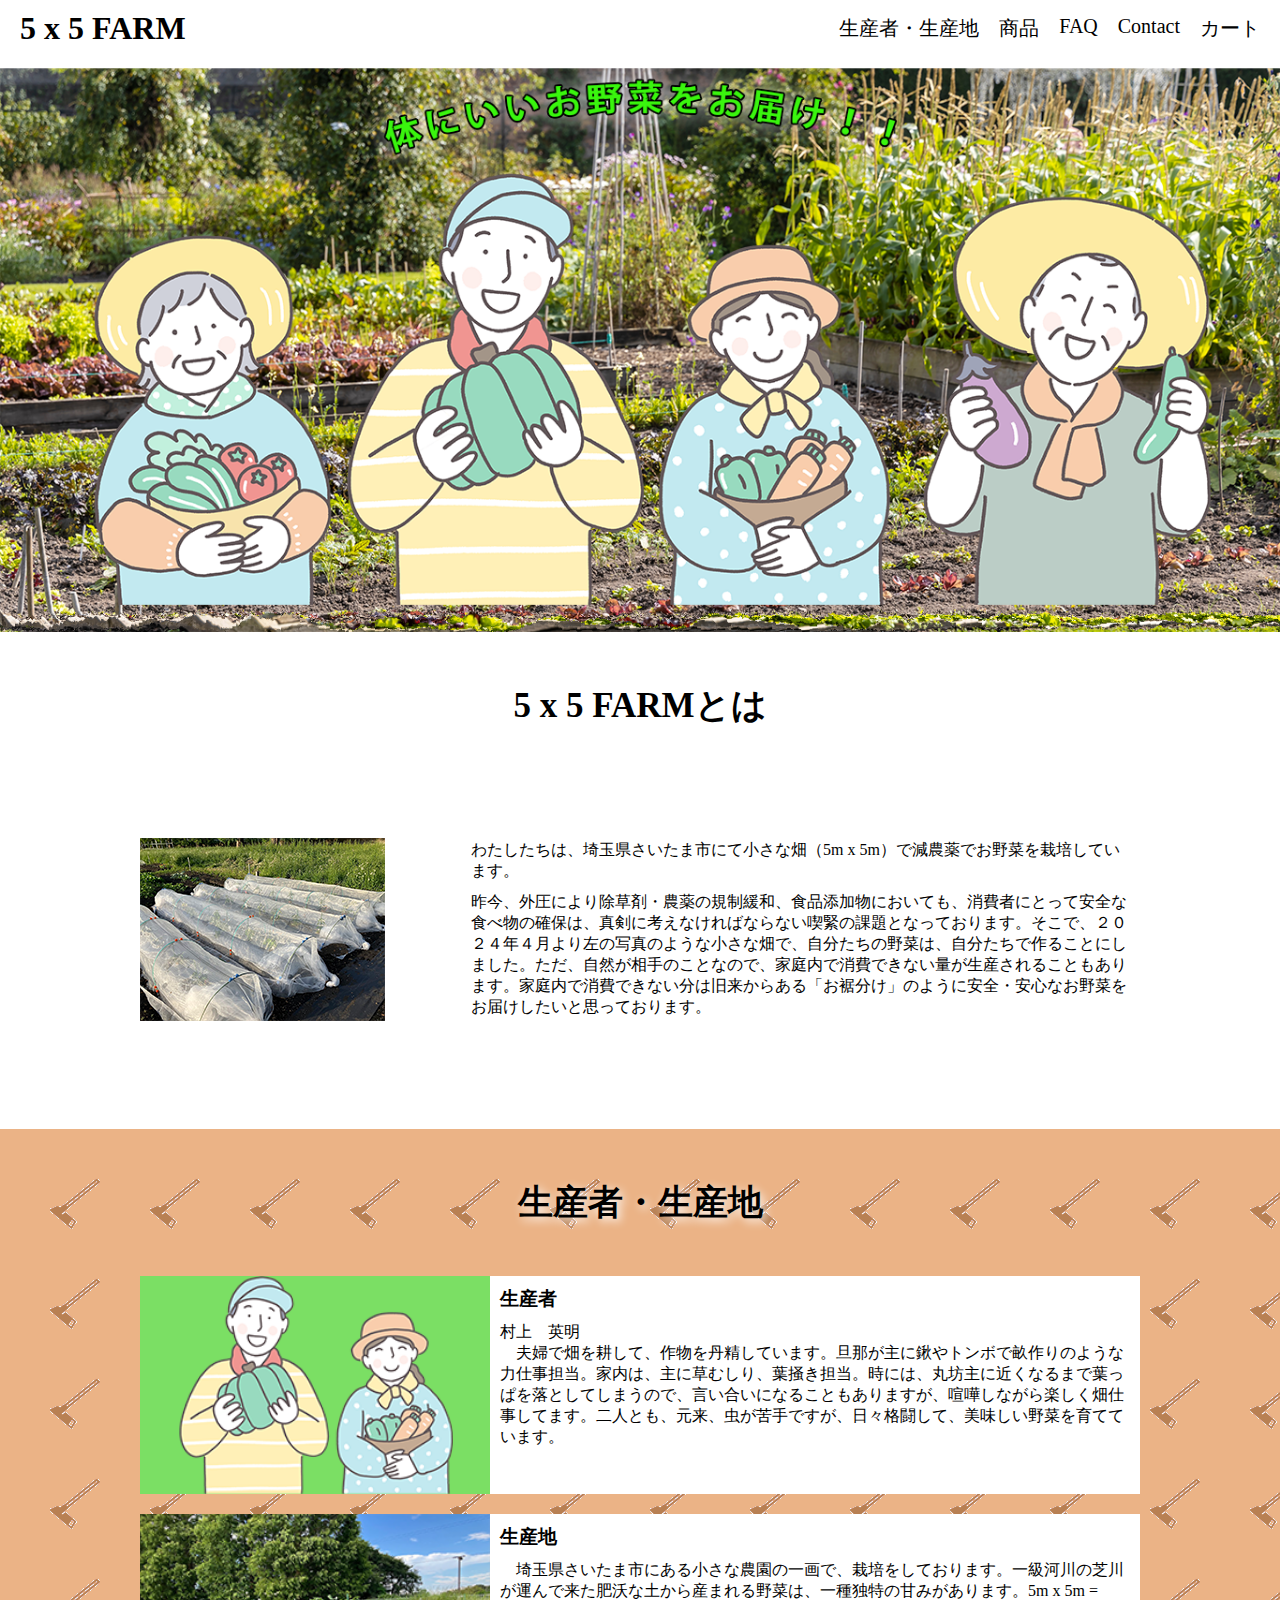
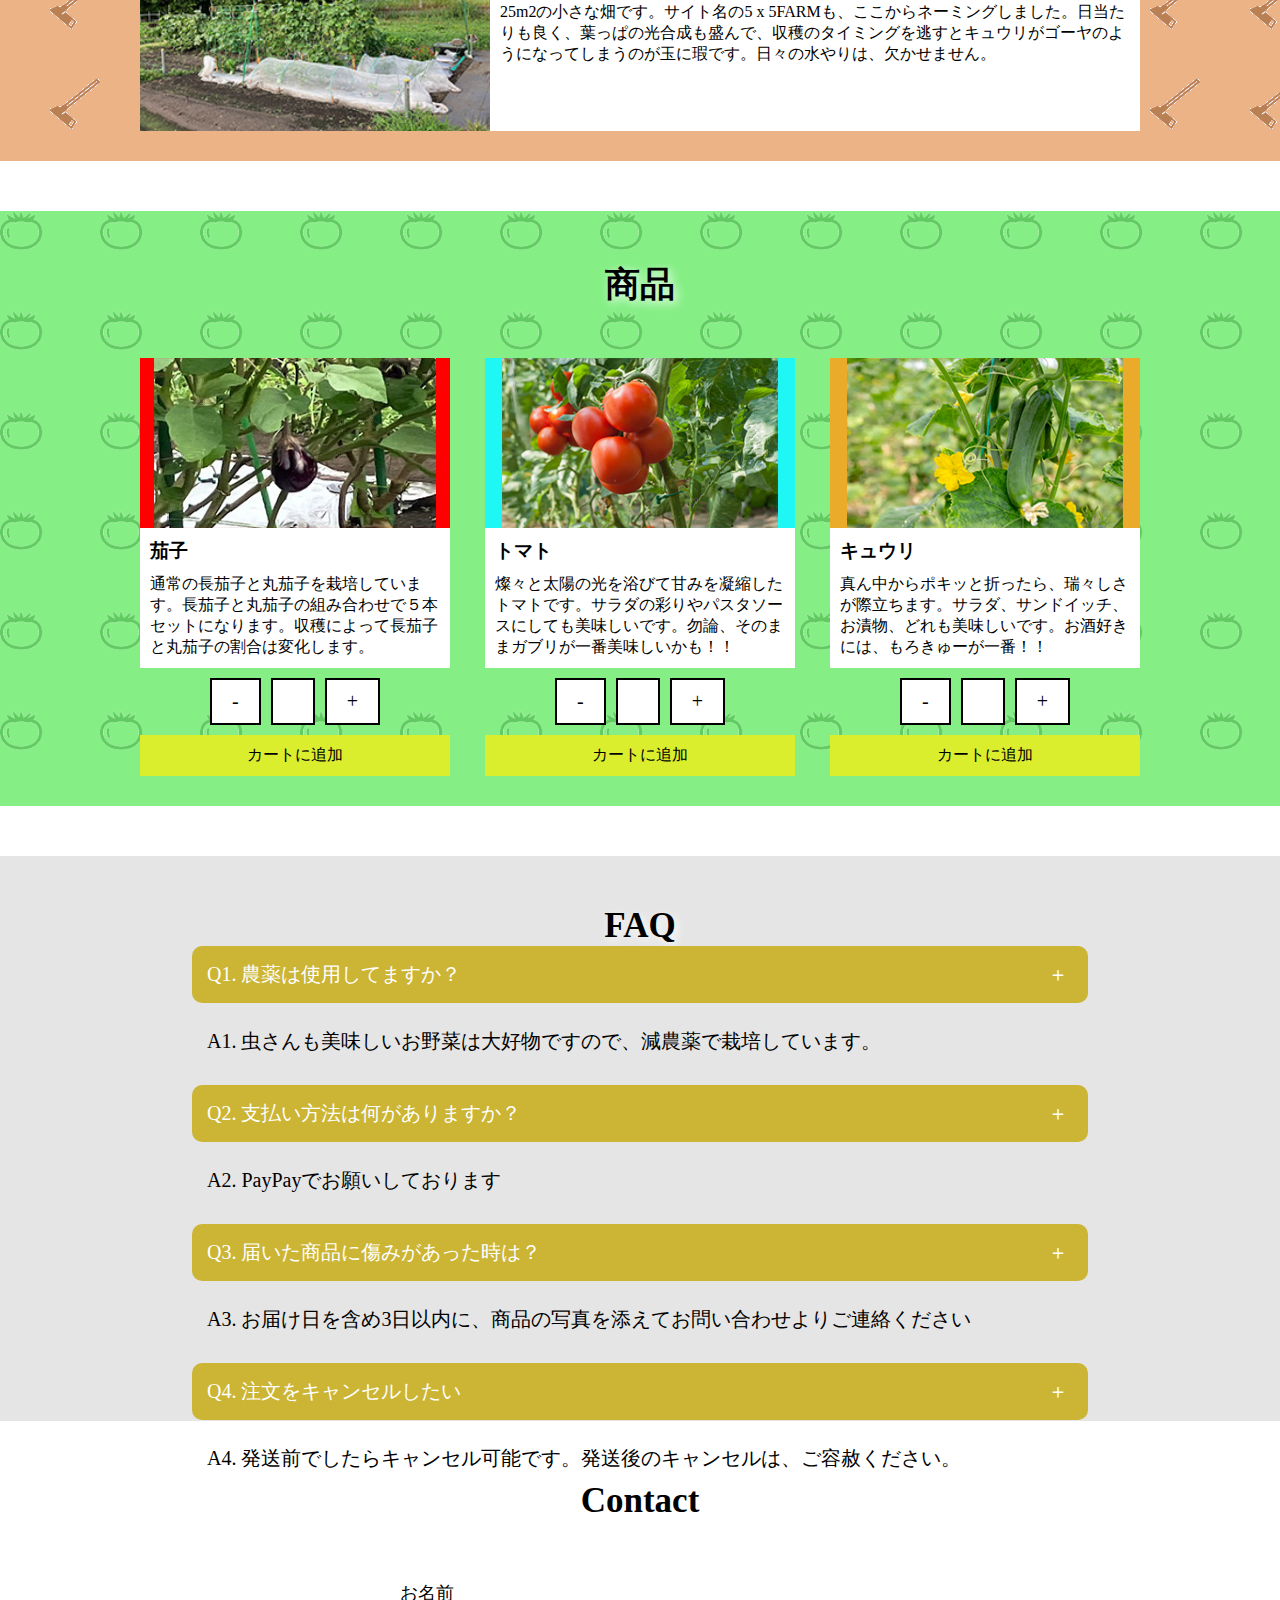
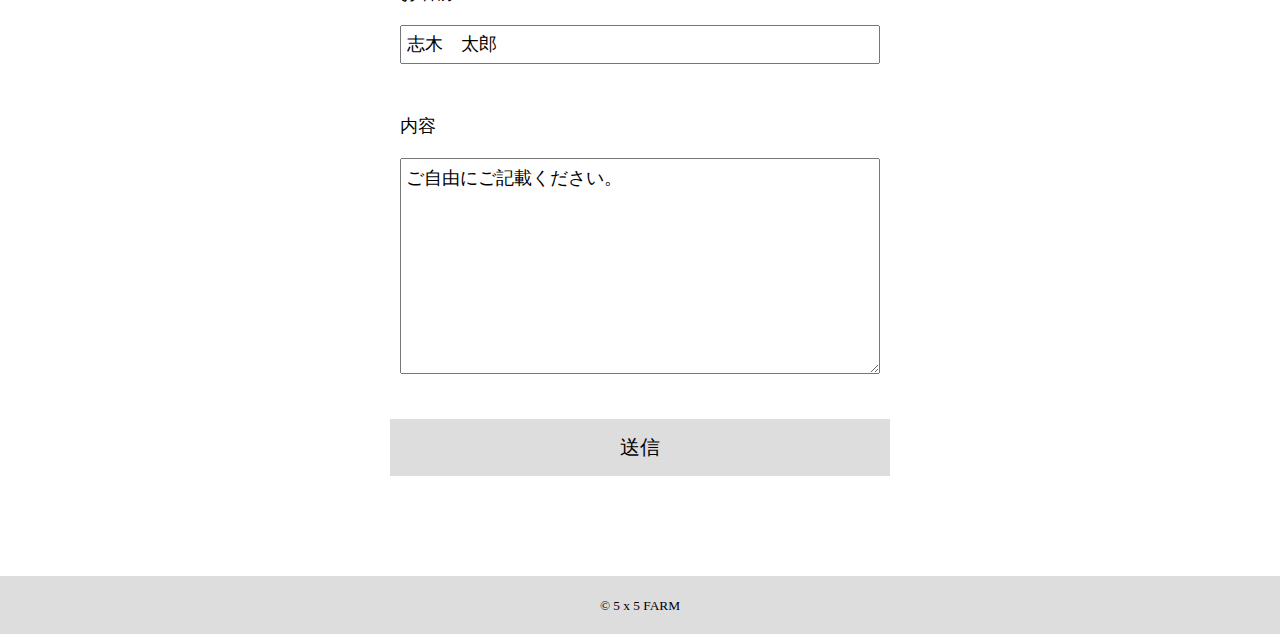
==== index.html @ 9fc0367c "Organic Farm site(Cart by URL)" ====
<!DOCTYPE html>
<html lang="ja">
  <head>
    <meta charset="UTF-8" />
    <meta name="viewport" content="width=device-width, initial-scale=1.0" />
    <link href="./css/reset.css" rel="stylesheet" media="all" />
    <link href="./css/style.css" rel="stylesheet" media="all" />
    <link href="./css/common.css" rel="stylesheet" media="all" />
    <title>Hide's Organic Farm</title>
  </head>
  <body>
    <header id="header" class="wrapper">
      <h1 class="name"><a href="index.html">5 x 5 FARM</a></h1>
      <nav>
        <ul class="nav--ul">
          <li><a href="#farmer">生産者・生産地</a></li>
          <li><a href="#vegitable">商品</a></li>
          <li><a href="#faq">FAQ</a></li>
          <li><a href="#contact">Contact</a></li>
          <li><a id="cart" href="./cart.html">カート</a></li>
        </ul>
      </nav>
      <div class="hamburger">
        <!-- ハンバーガーメニューの線 -->
        <span></span>
        <span></span>
        <span></span>
        <span></span>
        <!-- /ハンバーガーメニューの線 -->
      </div>
      <ul class="slide-menu">
        <li><a class="slide-menu--farmer" href="#farmer">生産者・生産地</a></li>
        <li><a class="slide-menu--vegitable" href="#vegitable">商品</a></li>
        <li><a class="slide-menu--faq" href="#faq">FAQ</a></li>
        <li><a class="slide-menu--contact" href="#contact">Contact</a></li>
        <li><a class="slide-menu--cart" href="./cart.html">カート</a></li>
      </ul>
    </header>
    <main>
      <div id="mainvisual">
        <img src="./img/hero_img.png" alt="mainvisual" />
      </div>
      <section id="about" class="wrapper-about">
        <h2 class="section-title">5 x 5 FARMとは</h2>
        <div class="about--content">
          <div class="about--content--img">
            <img
              class="about--content--img--img"
              src="./img/about.png"
              alt="about"
            />
          </div>
          <div class="text">
            <p>
              わたしたちは、埼玉県さいたま市にて小さな畑（5m x
              5m）で減農薬でお野菜を栽培しています。
            </p>
            <p>
              昨今、外圧により除草剤・農薬の規制緩和、食品添加物においても、消費者にとって安全な食べ物の確保は、真剣に考えなければならない喫緊の課題となっております。そこで、２０２４年４月より左の写真のような小さな畑で、自分たちの野菜は、自分たちで作ることにしました。ただ、自然が相手のことなので、家庭内で消費できない量が生産されることもあります。家庭内で消費できない分は旧来からある「お裾分け」のように安全・安心なお野菜をお届けしたいと思っております。
            </p>
          </div>
        </div>
      </section>
      <section id="farmer" class="wrapper-farmer">
        <div class="wrapper-farmer-container">
          <h2 class="section-title">生産者・生産地</h2>
          <ul class="farmer--ul">
            <li class="farmer--ul--li1">
              <div class="farmer--ul--divimg1">
                <img
                  class="farmer--ul--divimg1--img"
                  src="./img/seisansya.png"
                  alt="farmer"
                />
              </div>
              <div class="farmer--ul--content">
                <h3 class="content-title">生産者</h3>
                <p class="farmer--ul--content--p">
                  村上　英明<br />
                  　夫婦で畑を耕して、作物を丹精しています。旦那が主に鍬やトンボで畝作りのような力仕事担当。家内は、主に草むしり、葉掻き担当。時には、丸坊主に近くなるまで葉っぱを落としてしまうので、言い合いになることもありますが、喧嘩しながら楽しく畑仕事してます。二人とも、元来、虫が苦手ですが、日々格闘して、美味しい野菜を育てています。
                </p>
              </div>
            </li>
            <li class="farmer--ul--li2">
              <div class="farmer--ul--divimg2">
                <img
                  class="farmer--ul--divimg2--img"
                  src="./img/seisanchi.png"
                  alt="farm"
                />
              </div>
              <div class="farmer--ul--content">
                <h3 class="content-title">生産地</h3>
                <p class="farmer--ul--content--p">
                  　埼玉県さいたま市にある小さな農園の一画で、栽培をしております。一級河川の芝川が運んで来た肥沃な土から産まれる野菜は、一種独特の甘みがあります。5m
                  x 5m = 25m2の小さな畑です。サイト名の5 x
                  5FARMも、ここからネーミングしました。日当たりも良く、葉っぱの光合成も盛んで、収穫のタイミングを逃すとキュウリがゴーヤのようになってしまうのが玉に瑕です。日々の水やりは、欠かせません。
                </p>
              </div>
            </li>
          </ul>
        </div>
      </section>
      <section id="vegitable" class="wrapper-vegitable">
        <div class="wrapper-vegitable-container">
          <h2 class="section-title">商品</h2>
          <ul class="vegitable--ul">
            <li>
              <div class="vegitable--ul--divimg1">
                <img
                  class="vegitable--ul--divimg1--img"
                  src="./img/nasutrim.png"
                  alt="nasu"
                />
              </div>
              <div class="vegitable--ul--content">
                <h3 class="content-title">茄子</h3>
                <p>
                  通常の長茄子と丸茄子を栽培しています。長茄子と丸茄子の組み合わせで５本セットになります。収穫によって長茄子と丸茄子の割合は変化します。
                </p>
              </div>
              <div class="vegitable--ul--counter">
                <span class="vegitable--ul--counter-nasu--minus">-</span>
                <span id="vegitable--ul--box-nasu"></span>
                <span class="vegitable--ul--counter-nasu--plus">+</span>
              </div>
              <div class="vegitable--ul--addCart-nasu">
                <span>カートに追加</span>
              </div>
            </li>
            <li>
              <div class="vegitable--ul--divimg2">
                <img
                  class="vegitable--ul--divimg2--img"
                  src="./img/tomato.png"
                  alt="tomato"
                />
              </div>
              <div class="vegitable--ul--content">
                <h3 class="content-title">トマト</h3>
                <p>
                  燦々と太陽の光を浴びて甘みを凝縮したトマトです。サラダの彩りやパスタソースにしても美味しいです。勿論、そのままガブリが一番美味しいかも！！
                </p>
              </div>
              <div class="vegitable--ul--counter">
                <span class="vegitable--ul--counter-tomato--minus">-</span>
                <span id="vegitable--ul--box-tomato"></span>
                <span class="vegitable--ul--counter-tomato--plus">+</span>
              </div>
              <div class="vegitable--ul--addCart-tomato">
                <span>カートに追加</span>
              </div>
            </li>
            <li>
              <div class="vegitable--ul--divimg3">
                <img
                  class="vegitable--ul--divimg3--img"
                  src="./img/cucumber.png"
                  alt="cucumber"
                />
              </div>
              <div class="vegitable--ul--content">
                <h3 class="content-title">キュウリ</h3>
                <p>
                  真ん中からポキッと折ったら、瑞々しさが際立ちます。サラダ、サンドイッチ、お漬物、どれも美味しいです。お酒好きには、もろきゅーが一番！！
                </p>
              </div>
              <div class="vegitable--ul--counter">
                <span class="vegitable--ul--counter-cucumber--minus">-</span>
                <span id="vegitable--ul--box-cucumber"></span>
                <span class="vegitable--ul--counter-cucumber--plus">+</span>
              </div>
              <div class="vegitable--ul--addCart-cucumber">
                <span>カートに追加</span>
              </div>
            </li>
          </ul>
        </div>
      </section>
      <section id="faq" class="wrapper-faq">
        <div class="wrapper-faq-container">
          <h2 class="section-title">FAQ</h2>
          <p class="section-title-question">Q1. 農薬は使用してますか？</p>
          <p class="section-title-answer">
            A1. 虫さんも美味しいお野菜は大好物ですので、減農薬で栽培しています。
          </p>
          <p class="section-title-question">Q2. 支払い方法は何がありますか？</p>
          <p class="section-title-answer">A2. PayPayでお願いしております</p>
          <p class="section-title-question">
            Q3. 届いた商品に傷みがあった時は？
          </p>
          <p class="section-title-answer">
            A3.
            お届け日を含め3日以内に、商品の写真を添えてお問い合わせよりご連絡ください
          </p>
          <p class="section-title-question">Q4. 注文をキャンセルしたい</p>
          <p class="section-title-answer">
            A4.
            発送前でしたらキャンセル可能です。発送後のキャンセルは、ご容赦ください。
          </p>
        </div>
      </section>
      <section id="contact" class="wrapper-contact">
        <div class="wrapper-contact-container">
          <h2 class="section-title">Contact</h2>
          <ul class="wrapper-contact-container--ul">
            <li>
              <p>お名前</p>
              <p><input type="text" name="name" placeholder="志木　太郎" /></p>
            </li>
            <li class="wrapper-contact-container--ul--li2">
              <p>内容</p>
              <p>
                <textarea name="content" rows="10" cols="80">
ご自由にご記載ください。</textarea
                >
              </p>
            </li>
            <li class="send">
              <span><a href="#">送信</a></span>
            </li>
          </ul>
        </div>
      </section>
    </main>
    <footer class="footer">
      <p><small>&copy; 5 x 5 FARM</small></p>
    </footer>
    <script
      src="https://code.jquery.com/jquery-3.7.1.min.js"
      integrity="sha256-/JqT3SQfawRcv/BIHPThkBvs0OEvtFFmqPF/lYI/Cxo="
      crossorigin="anonymous"
    ></script>
    <script>
      $(function () {
        let num_nasu = 0;
        document.getElementById("vegitable--ul--box-nasu").innerHTML = num_nasu;
        let num_tomato = 0;
        document.getElementById("vegitable--ul--box-tomato").innerHTML =
          num_tomato;
        let num_cucumber = 0;
        document.getElementById("vegitable--ul--box-cucumber").innerHTML =
          num_cucumber;
        $(".hamburger").click(function () {
          $(".hamburger, .slide-menu").toggleClass("active");
        });
        $(".slide-menu li a").click(function () {
          $(".hamburger, .slide-menu").toggleClass("active");
        });
        //nasu
        $(".vegitable--ul--counter-nasu--plus").click(function () {
          num_nasu++;
          document.getElementById("vegitable--ul--box-nasu").innerHTML =
            num_nasu;
          // alert(num_nasu);
        });
        $(".vegitable--ul--counter-nasu--minus").click(function () {
          if (num_nasu > 0) {
            num_nasu--;
          }
          document.getElementById("vegitable--ul--box-nasu").innerHTML =
            num_nasu;
          // alert(Math.max(num_nasu,0));
        });

        //tomato
        $(".vegitable--ul--counter-tomato--plus").click(function () {
          num_tomato++;
          document.getElementById("vegitable--ul--box-tomato").innerHTML =
            num_tomato;
        });
        $(".vegitable--ul--counter-tomato--minus").click(function () {
          if (num_tomato > 0) {
            num_tomato--;
          }
          document.getElementById("vegitable--ul--box-tomato").innerHTML =
            num_tomato;
        });

        //cucumber
        $(".vegitable--ul--counter-cucumber--plus").click(function () {
          num_cucumber++;
          document.getElementById("vegitable--ul--box-cucumber").innerHTML =
            num_cucumber;
        });
        $(".vegitable--ul--counter-cucumber--minus").click(function () {
          if (num_cucumber > 0) {
            num_cucumber--;
          }
          document.getElementById("vegitable--ul--box-cucumber").innerHTML =
            num_cucumber;
        });
        $(
          ".vegitable--ul--addCart-nasu span, .vegitable--ul--addCart-tomato span,.vegitable--ul--addCart-cucumber span"
        ).click(function () {
          // var address =
          //   "file:///c:/Users/R6_07web/Desktop/Webデザイン演習/Organic_Farm3/cart.html";
          var address =
            "http://hidechan1192.starfree.jp/Organic_Farm3/cart.html";
          var query =
            "?num_nasu=" +
            num_nasu +
            "&num_tomato=" +
            num_tomato +
            "&num_cucumber=" +
            num_cucumber;
          var link = document.getElementById("cart");
          alert(link);
          var url = address + query;
          alert(url);
          link.setAttribute("href", url);
          // window.open(url);
        });
        // ページ内スクロール
        $('a[href^="#"]').click(function () {
          const speed = 600;
          let href = $(this).attr("href");
          let target = $(href == "#" || href == "" ? "html" : href);
          let position = target.offset().top;
          $("body,html").animate({ scrollTop: position }, speed, "swing");
          return false;
        });
      });
    </script>
    <script
      src="https://code.jquery.com/jquery-3.7.1.min.js"
      integrity="sha256-/JqT3SQfawRcv/BIHPThkBvs0OEvtFFmqPF/lYI/Cxo="
      crossorigin="anonymous"
    ></script>
    <script type="text/javascript" src="./js/common.js"></script>
  </body>
</html>
---- css/style.css ----
@charset "utf-8";

* {
  padding: 0;
  margin: 0;
  text-decoration: none;
}
img {
  max-width: 100%;
  vertical-align: bottom;
}
p {
  padding: 10px;
}
.section-title {
  padding-top: 50px;
  margin-bottom: 50px;
  text-shadow: 3px 3px 10px #fff;
}
.name a {
  color: black;
}
.nav--ul {
  display: flex;
  gap: 20px;
  font-size: 20px;
}
.nav--ul a {
  color: black;
}
.nav--ul a:hover {
  display: block;
  text-decoration: underline;
  text-underline-offset: 7px;
  transform: scale(1.2, 1.2);
}
.hamburger,
.slide-menu {
  display: none;
}
.wrapper {
  display: flex;
  align-items: center;
  justify-content: space-between;
  margin-left: 20px;
  margin-right: 20px;
  padding: 10px 0;
}
h2 {
  text-align: center;
  font-size: 35px;
}
h3 {
  padding-top: 10px;
  padding-left: 10px;
}
#mainvisual {
  text-align: center;
  transition: 4.6s;
}
#mainvisual img {
  width: 100%;
}
#mainvisual:hover {
  transition: 4.6s;
  transform: rotateY(360deg);
}
.about--content--img {
  overflow: hidden;
  width: 30%;
}
.about--content--img--img {
  transition: 1s ease-in-out;
}
.about--content--img--img:hover {
  /* width: 100%;
  height: 100%; */
  transition: 1s ease-in-out;
  transform: scale(1.1);
  /* box-sizing: content-box; */
}
.about--content .text {
  width: 70%;
}
.about--content .text :last-child {
  padding-top: 0;
}
.about--content {
  display: flex;
  align-items: center;
  height: 300px;
  gap: 30px;
}
.wrapper-about {
  max-width: 1000px;
  width: 80%;
  height: auto;
  margin: 0 auto;
}
.wrapper-farmer {
  background-color: rgba(230, 160, 104, 0.8);
  background-blend-mode: lighten;
  background-image: url(../img/bg-kuwa.png);
  background-size: 100px 100px;
}
.wrapper-farmer-container {
  max-width: 1000px;
  width: 80%;
  height: auto;
  margin: 0 auto;
  margin-top: 50px;
  padding-bottom: 30px;
}

.farmer--ul li {
  display: flex;
  justify-content: space-between;
  align-items: stretch;
  /* background-color: white; */
}
.farmer--ul--li2 {
  margin-top: 20px;
}
.farmer--ul--divimg1,
.farmer--ul--divimg2 {
  width: 35%;
  /* transform: rotate(180deg); */
  transition: 2s ease-in-out;
  transform: rotate(360deg);

  /* height: 100%;
  object-fit: cover; */
}
.farmer--ul--divimg1 img:hover,
.farmer--ul--divimg2 img:hover {
  transform: rotate(180deg);
  transition: 2s ease-in-out;
  transform: rotate(360deg);
}
.farmer--ul--divimg1--img,
.farmer--ul--divimg2--img {
  width: 100%;
  height: 100%;
  object-fit: cover;
}
.farmer--ul--content {
  width: 65%;
  /* padding-bottom: 0; */
}

.farmer--ul--content {
  background-color: white;
}

.wrapper-vegitable {
  background-color: rgba(102, 235, 102, 0.8);
  background-blend-mode: lighten;
  background-image: url(../img/bg-tomato.png);
  background-size: 100px 100px;
}
.wrapper-vegitable-container {
  max-width: 1000px;
  width: 80%;
  height: auto;
  margin: 0 auto;
  margin-top: 50px;
  margin-bottom: 50px;
  padding-bottom: 30px;
}
.vegitable--ul {
  display: flex;
  justify-content: space-between;
  /* align-items: stretch; */
}
.vegitable--ul li {
  width: 31%;
  /* height: 325px; */
  /* border: 1px solid red; */
}
.vegitable--ul--divimg1,
.vegitable--ul--divimg2,
.vegitable--ul--divimg3 {
  text-align: center;
  overflow: hidden;
}
.vegitable--ul--divimg1--img,
.vegitable--ul--divimg2--img,
.vegitable--ul--divimg3--img {
  transition: 1s ease-in-out;
}
.vegitable--ul--divimg1--img:hover,
.vegitable--ul--divimg2--img:hover,
.vegitable--ul--divimg3--img:hover {
  transition: 1s ease;
  transform: scale(1.1);
}
.vegitable--ul--divimg1 {
  background-color: red;
}
.vegitable--ul--divimg2 {
  background-color: rgb(30, 247, 244);
}
.vegitable--ul--divimg3 {
  background-color: rgb(235, 171, 42);
}
.vegitable--ul img {
  height: 170px;
  /* padding: 0 30px; */
  /* background-color: red; */
}
.vegitable--ul--content {
  background-color: white;
}
.vegitable--ul--counter {
  display: flex;
  justify-content: center;
  gap: 10px;
  font-size: 20px;
  margin-top: 10px;
}
.vegitable--ul--counter span {
  /* width: 20px;
  height: 20px; */
  padding: 10px 20px;
  border: 2px solid black;
  background-color: white;
}
.vegitable--ul--addCart-nasu,
.vegitable--ul--addCart-tomato,
.vegitable--ul--addCart-cucumber {
  text-align: center;
  padding: 10px 20px;
  margin-top: 10px;
  background-color: rgb(219, 238, 46);
  cursor: pointer;
}
.vegitable--ul--counter-nasu--minus,
.vegitable--ul--counter-nasu--plus,
.vegitable--ul--counter-tomato--minus,
.vegitable--ul--counter-tomato--plus,
.vegitable--ul--counter-cucumber--minus,
.vegitable--ul--counter-cucumber--plus {
  cursor: pointer;
}

.wrapper-faq {
  /* height: 500px; */
  background-color: rgb(222, 222, 222, 0.8);
  background-blend-mode: lighten;
}
.wrapper-faq-container {
  max-width: 1000px;
  width: 70%;
  height: 565px;
  margin: 0 auto;
  position: relative;
  margin-bottom: 10px;
  font-size: 20px;
}
.wrapper-faq-container .section-title {
  margin: 0 auto;
}

.wrapper-contact-container {
  /* width: 60%; */
  margin: 0 auto;
  /* border: 5px solid red; */
}
.wrapper-contact-container ul {
  /* text-align: center; */
  max-width: 500px;
  margin: 0 auto;
  /* border: 5px solid red; */
}
.wrapper-contact-container input[type="text"] {
  width: 100%;
  /* border: 5px solid red; */
}
.wrapper-contact-container textarea {
  width: 100%;
}
.wrapper-contact-container--ul--li2 {
  margin-top: 30px;
}
.wrapper-contact-container--ul p {
  font-size: 18px;
}
.wrapper-contact-container--ul input,
.wrapper-contact-container--ul textarea {
  padding: 7px 5px;
  font-size: 18px;
}
.send {
  text-align: center;
  margin-top: 30px;
}
.send a {
  display: block;
  font-size: 20px;
  color: black;
  padding: 15px 0;
  background-color: #ddd;
}
.send a:hover {
  cursor: pointer;
}
.footer {
  text-align: center;
  padding: 10px 0;
  background-color: #ddd;
  margin-top: 100px;
}

@media screen and (max-width: 900px) {
  .nav--ul {
    display: none;
  }
  .hamburger {
    display: block;
    width: 50px;
    height: 50px;
    position: relative;
    /* position: fixed; */
    top: 0px;
  }
  .hamburger span {
    position: absolute;
    display: block;
    width: 100%;
    height: 3px;
    background-color: black;
    transition: 0.5s;
  }
  .hamburger span:first-of-type {
    /* ハンバーガーメニューの1番目の線 */
    top: 0;
  }
  .hamburger span:nth-of-type(2) {
    /* ハンバーガーメニューの2番目の線 */
    top: 33%;
  }
  .hamburger span:nth-of-type(3) {
    /* ハンバーガーメニューの2番目の線 */
    top: 66%;
  }
  .hamburger span:last-of-type {
    /* ハンバーガーメニューの3番目の線 */
    top: 100%;
  }
  .slide-menu {
    display: block;
    /* background-color: rgba(255, 255, 255, 0.9); */
    background-color: white;
    position: fixed;
    top: 100px;
    width: 100%;
    height: 100vh;
    left: 0;
    transform: translateX(100%);
    transition: 0.5s;
  }
  .slide-menu li {
    font-size: 30px;
    color: #000;
    line-height: 200%;
    text-align: center;
    padding: 25px 0;
  }

  .hamburger.active span:first-of-type {
    /* ハンバーガーメニューの1番目の線 */
    top: 50%;
    transform: rotate(45deg);
  }
  .hamburger.active span:nth-of-type(2),
  .hamburger.active span:nth-of-type(3) {
    /* ハンバーガーメニューの2番目の線 */
    opacity: 0; /* 透明にする */
  }
  .hamburger.active span:last-of-type {
    /* ハンバーガーメニューの3番目の線 */
    top: 50%;
    transform: rotate(-45deg);
  }
  .slide-menu.active {
    transform: translateX(0);
  }

  .wrapper-about {
    max-width: 900px;
    width: 80%;
    height: auto;
    margin: 0 auto;
    /* border: 1px solid red; */
  }
  .about--content {
    display: block;
    width: 100%;
    height: auto;
    /* margin: 0 auto; */
    gap: 30px;
    /* border: 1px solid red; */
  }
  .about--content--img {
    display: block;
    margin: 0 auto;
    /* text-align: center; */
    /* border: 1px solid red; */
  }
  .about--content .text {
    width: 100%;
    /* height: auto; */
  }
  /* .farmer--ul {
    display: flex;
    flex-direction: column;
    gap: 20px;
  } */

  .farmer--ul li {
    display: flex;
    flex-direction: column;
    width: 100%;
    height: auto;
  }
  .farmer--ul--divimg1,
  .farmer--ul--divimg2 {
    width: 100%;
  }
  .farmer--ul img {
    height: auto;
  }
  .farmer--ul--content {
    width: 100%;
  }
  .vegitable--ul {
    display: flex;
    flex-direction: column;
    gap: 20px;
  }
  .vegitable--ul li {
    width: 100%;
    height: auto;
  }
  .vegitable--ul img {
    height: auto;
  }

  .wrapper-faq-container {
    max-width: 900px;
    width: 80%;
    height: 750px;
    margin: 0 auto;
    position: relative;
    margin-bottom: 10px;
  }
  .send a {
    display: inline-block;
    font-size: 20px;
    color: black;
    padding: 15px 100px;
    background-color: #ddd;
  }
  .send a:hover {
    cursor: pointer;
  }
}
---- css/common.css ----
@charset "utf-8";

.section-title-question {
  padding: 15px;
  border-radius: 10px;
  font-size: 20px;
  color: white;
  background-color: rgb(204, 181, 52);
  position: relative;
  margin-bottom: 10px;
}
.section-title-question:hover {
  cursor: pointer;
}
.section-title-question::before {
  /* 閉じている時 */
  content: "＋";
  position: absolute;
  right: 20px;
  z-index: 10;
}
.section-title-question.active::before {
  /* 開いている時 */
  content: "－";
  z-index: 10;
}
.section-title-answer {
  padding: 15px;
  margin-bottom: 15px;
}
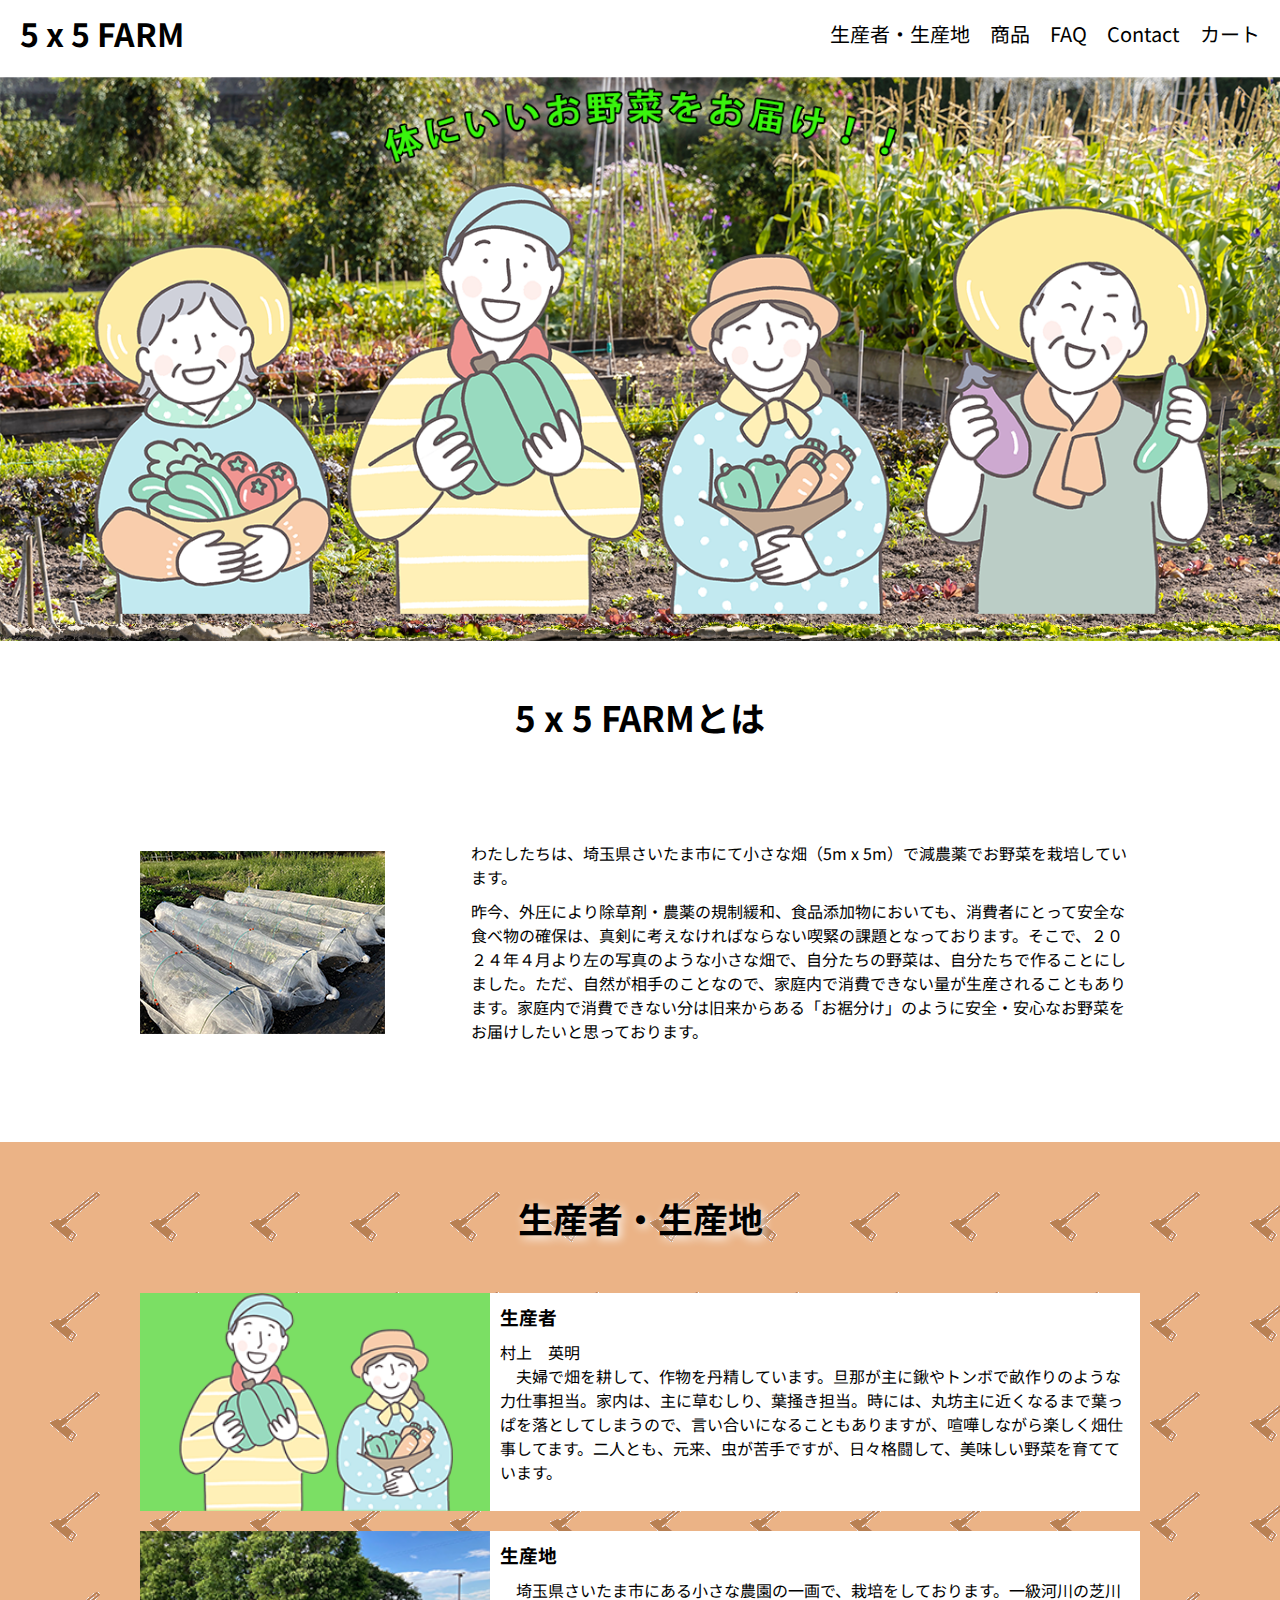
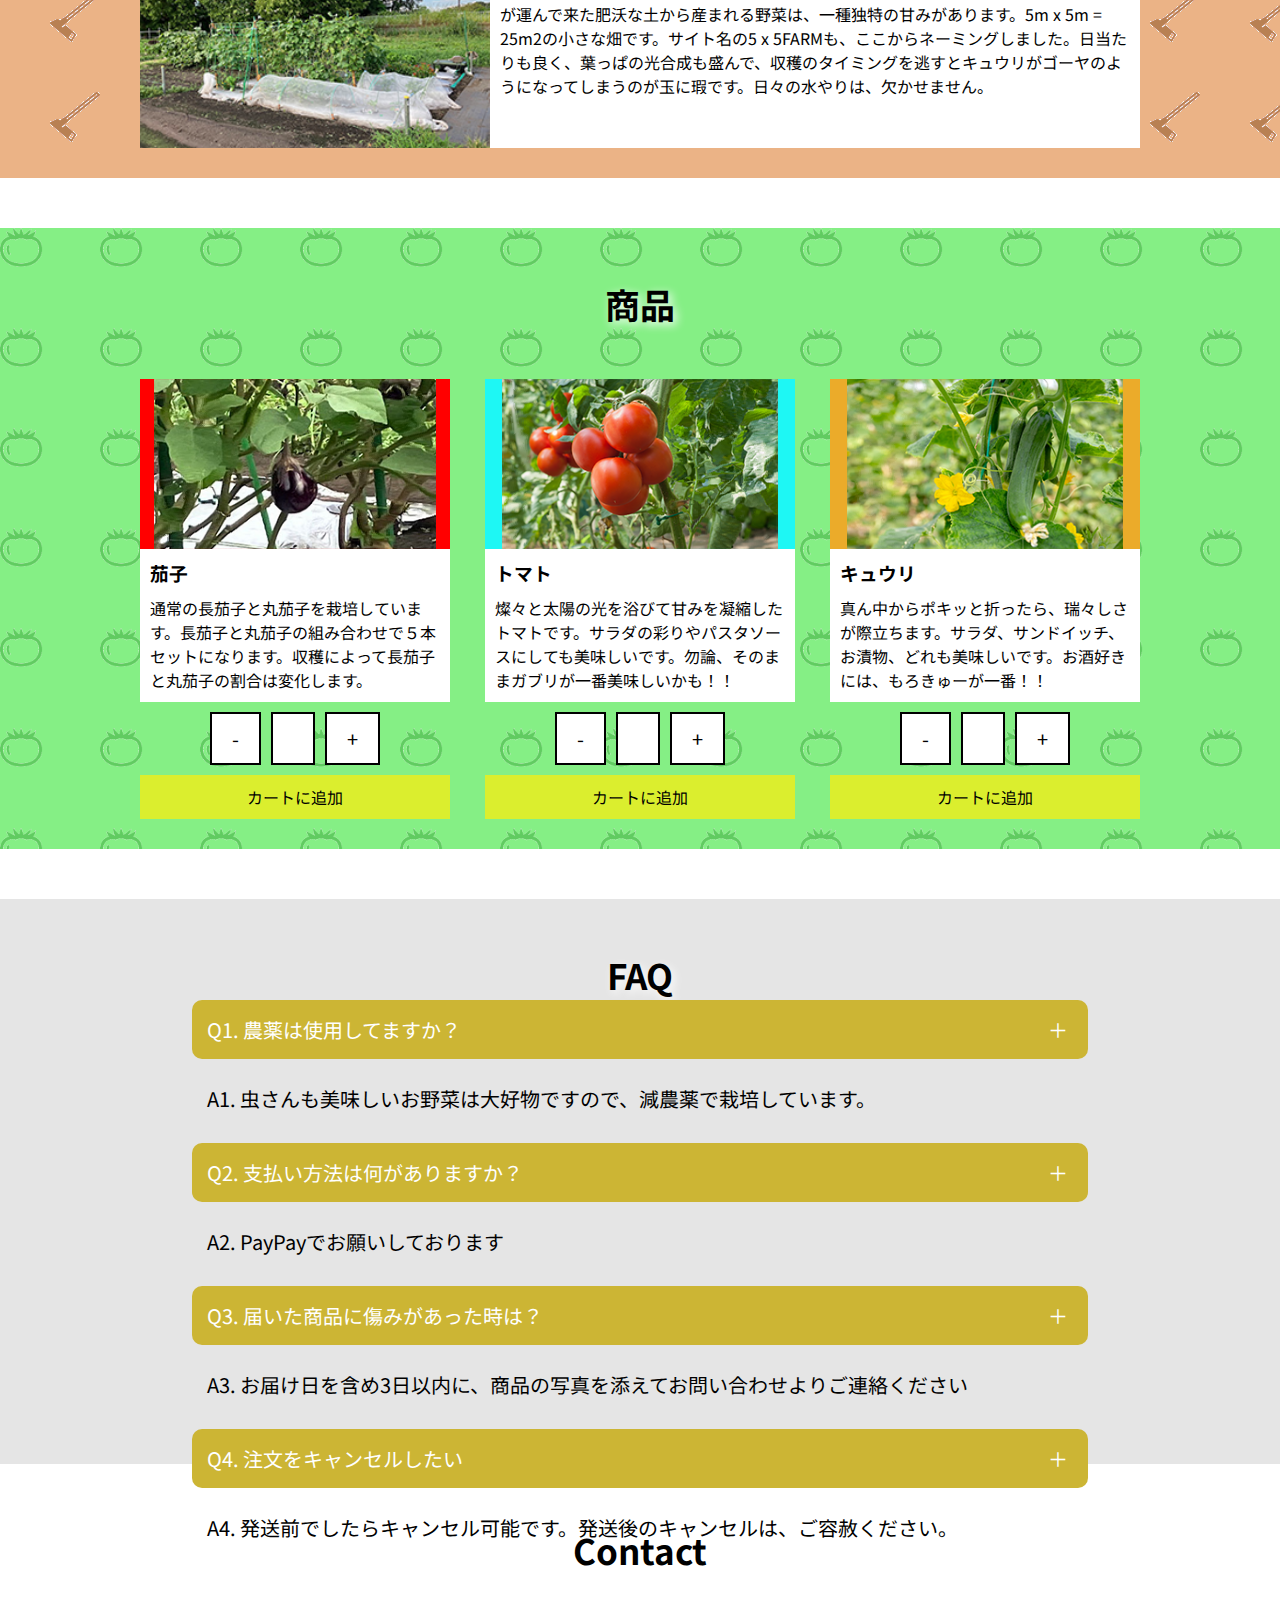
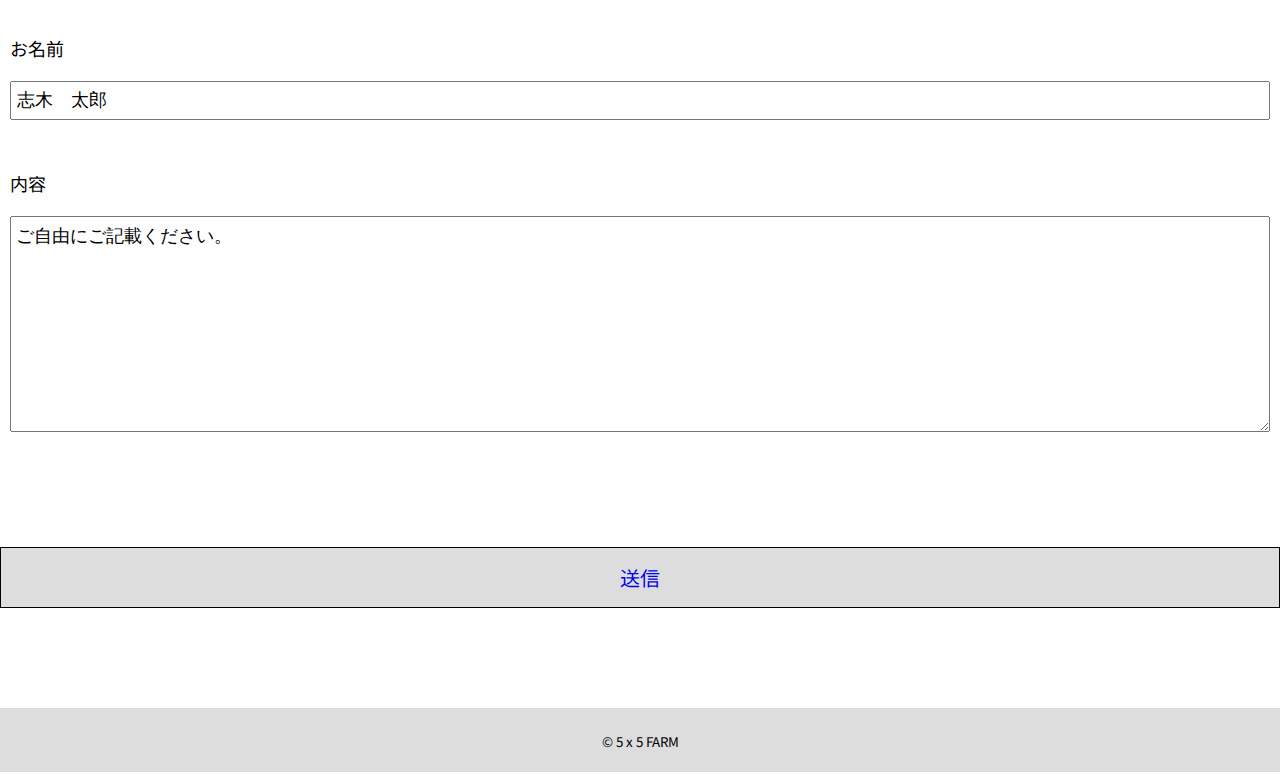
==== commit a0d9e7ac: "add google fonts and modify image" ====
--- a/index.html
+++ b/index.html
@@ -6,6 +6,9 @@
     <link href="./css/reset.css" rel="stylesheet" media="all" />
     <link href="./css/style.css" rel="stylesheet" media="all" />
     <link href="./css/common.css" rel="stylesheet" media="all" />
+    <link rel="preconnect" href="https://fonts.googleapis.com">
+    <link rel="preconnect" href="https://fonts.gstatic.com" crossorigin>
+    <link href="https://fonts.googleapis.com/css2?family=Noto+Sans+JP:wght@100..900&display=swap" rel="stylesheet">
     <title>Hide's Organic Farm</title>
   </head>
   <body>
--- a/css/style.css
+++ b/css/style.css
@@ -11,6 +11,12 @@
 }
 p {
   padding: 10px;
+}
+#fixed {
+  padding: 10px;
+  position: fixed;
+  right: 0;
+  bottom: 0;
 }
 .section-title {
   padding-top: 50px;
@@ -56,14 +62,9 @@
 }
 #mainvisual {
   text-align: center;
-  transition: 4.6s;
 }
 #mainvisual img {
   width: 100%;
-}
-#mainvisual:hover {
-  transition: 4.6s;
-  transform: rotateY(360deg);
 }
 .about--content--img {
   overflow: hidden;
@@ -73,11 +74,8 @@
   transition: 1s ease-in-out;
 }
 .about--content--img--img:hover {
-  /* width: 100%;
-  height: 100%; */
   transition: 1s ease-in-out;
   transform: scale(1.1);
-  /* box-sizing: content-box; */
 }
 .about--content .text {
   width: 70%;
@@ -116,36 +114,31 @@
   display: flex;
   justify-content: space-between;
   align-items: stretch;
-  /* background-color: white; */
 }
 .farmer--ul--li2 {
   margin-top: 20px;
 }
 .farmer--ul--divimg1,
 .farmer--ul--divimg2 {
+  overflow: hidden;
   width: 35%;
-  /* transform: rotate(180deg); */
-  transition: 2s ease-in-out;
-  transform: rotate(360deg);
-
-  /* height: 100%;
-  object-fit: cover; */
-}
-.farmer--ul--divimg1 img:hover,
-.farmer--ul--divimg2 img:hover {
-  transform: rotate(180deg);
-  transition: 2s ease-in-out;
-  transform: rotate(360deg);
 }
 .farmer--ul--divimg1--img,
 .farmer--ul--divimg2--img {
   width: 100%;
   height: 100%;
   object-fit: cover;
-}
+  transition: 1s ease-in-out;
+}
+
+.farmer--ul--divimg1--img:hover,
+.farmer--ul--divimg2--img:hover {
+  transition: 1s ease-in-out;
+  transform: scale(1.1);
+}
+
 .farmer--ul--content {
   width: 65%;
-  /* padding-bottom: 0; */
 }
 
 .farmer--ul--content {
@@ -170,12 +163,9 @@
 .vegitable--ul {
   display: flex;
   justify-content: space-between;
-  /* align-items: stretch; */
 }
 .vegitable--ul li {
   width: 31%;
-  /* height: 325px; */
-  /* border: 1px solid red; */
 }
 .vegitable--ul--divimg1,
 .vegitable--ul--divimg2,
@@ -266,7 +256,7 @@
   margin: 0 auto;
   /* border: 5px solid red; */
 }
-.wrapper-contact-container ul {
+.wrapper-contact-container form {
   /* text-align: center; */
   max-width: 500px;
   margin: 0 auto;
@@ -291,17 +281,18 @@
   font-size: 18px;
 }
 .send {
-  text-align: center;
-  margin-top: 30px;
-}
-.send a {
   display: block;
+  width: 100%;
+  margin-top: 50px;
+  text-align: center;
+  margin-top: 100px;
   font-size: 20px;
   color: black;
-  padding: 15px 0;
+  padding: 15px 200px;
   background-color: #ddd;
-}
-.send a:hover {
+  border: 1px solid black;
+}
+.send:hover {
   cursor: pointer;
 }
 .footer {
